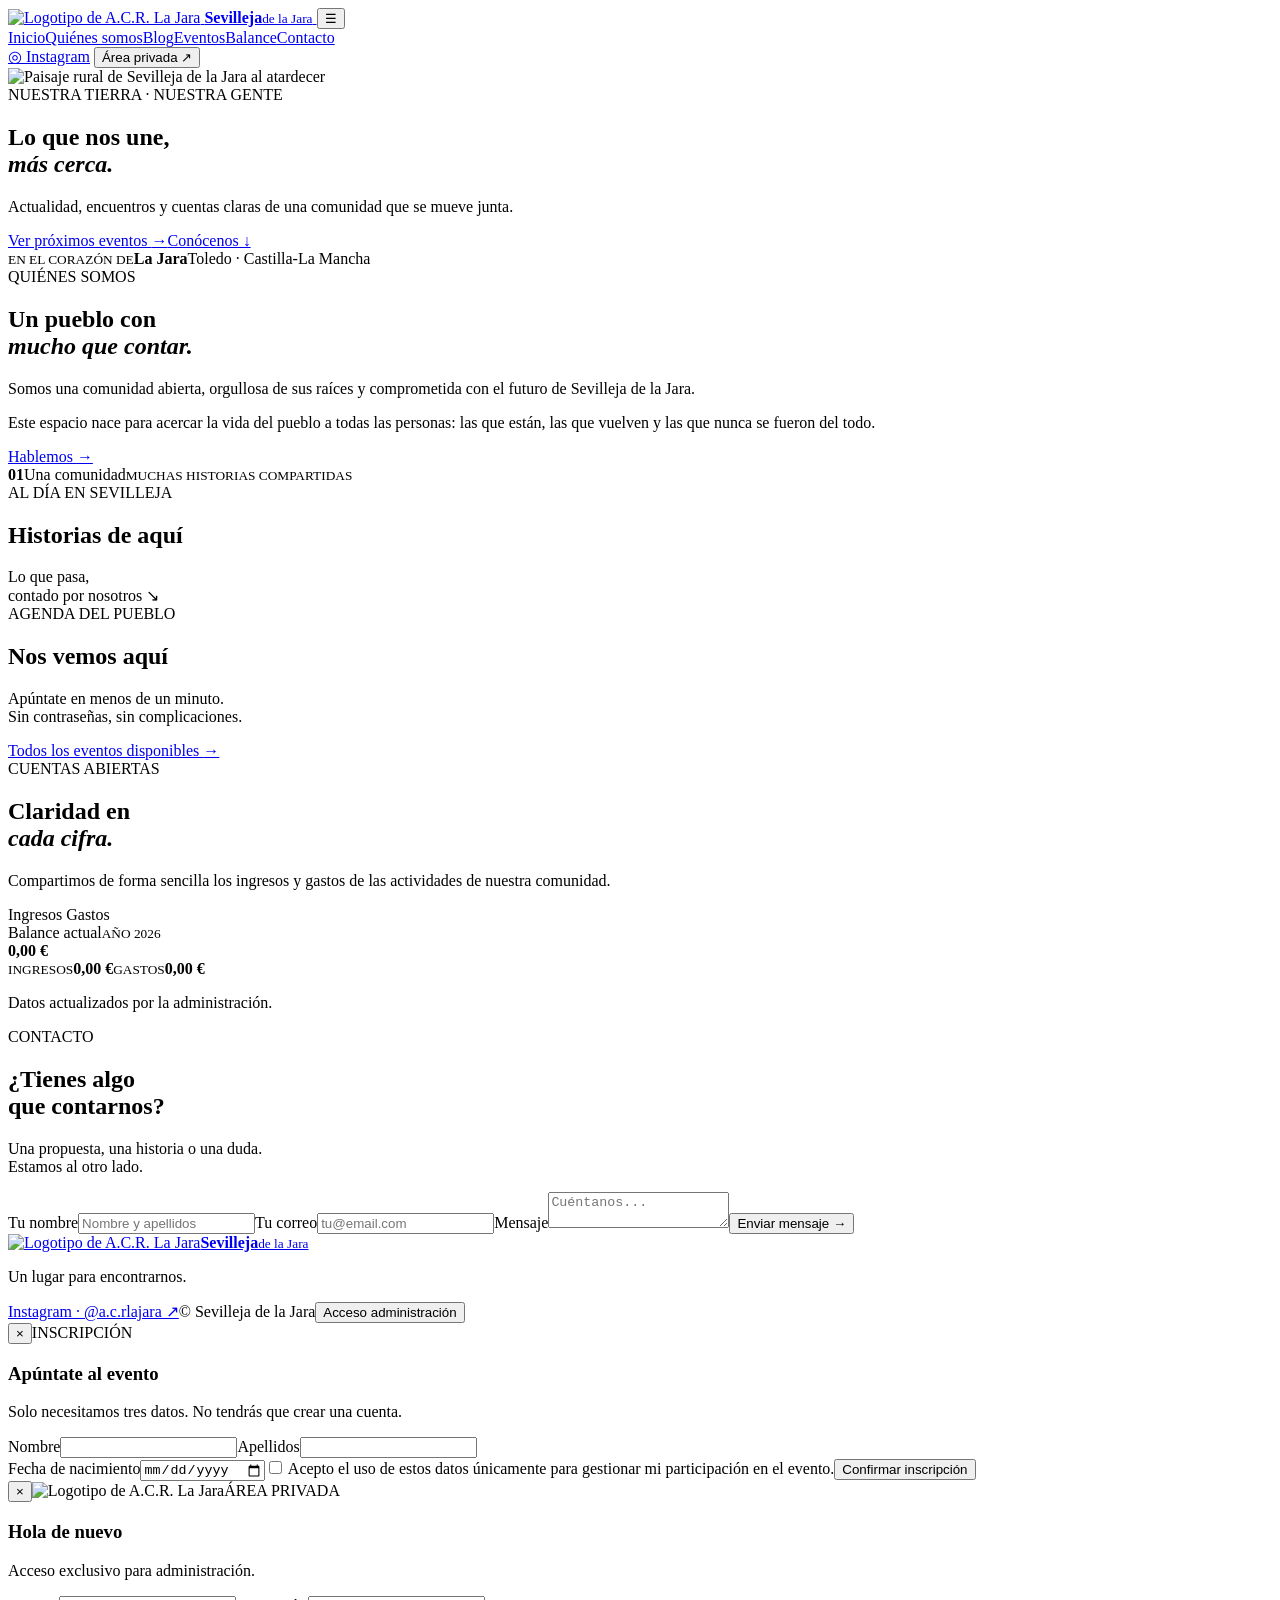
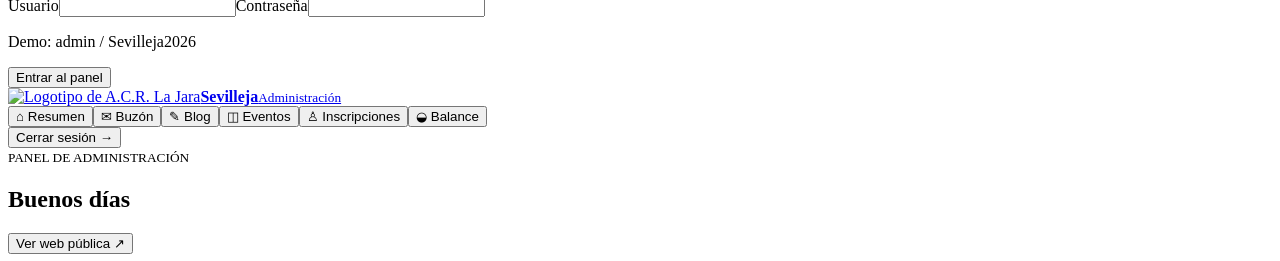
==== index.html @ 7e68f214 "Add files via upload Nuevo botón “Todos los eventos disponibles”." ====
<!doctype html>
<html lang="es">
<head>
  <meta charset="UTF-8">
  <meta name="viewport" content="width=device-width, initial-scale=1.0">
  <meta name="description" content="Portal vecinal de Sevilleja de la Jara: actualidad, eventos y cuentas abiertas.">
  <title>Sevilleja de la Jara · Portal vecinal</title>
  <link rel="preconnect" href="https://fonts.googleapis.com">
  <link rel="preconnect" href="https://fonts.gstatic.com" crossorigin>
  <link href="https://fonts.googleapis.com/css2?family=DM+Sans:wght@400;500;600;700&family=Newsreader:opsz,wght@6..72,500;6..72,600&display=swap" rel="stylesheet">
  <link rel="stylesheet" href="styles.css">
</head>
<body>
  <header class="site-header" id="inicio">
    <a class="brand" href="#inicio" aria-label="Ir al inicio">
      <img class="brand-logo" src="assets/logo-acr-la-jara.png" alt="Logotipo de A.C.R. La Jara">
      <span><strong>Sevilleja</strong><small>de la Jara</small></span>
    </a>
    <button class="menu-toggle" aria-expanded="false" aria-label="Abrir menú">☰</button>
    <nav class="main-nav" aria-label="Navegación principal">
      <a href="#inicio" class="active">Inicio</a><a href="#quienes">Quiénes somos</a><a href="#blog">Blog</a><a href="#eventos">Eventos</a><a href="#balance">Balance</a><a href="#contacto">Contacto</a>
    </nav>
    <div class="header-actions">
      <a class="instagram-button" href="https://www.instagram.com/a.c.rlajara/" target="_blank" rel="noopener noreferrer" aria-label="Instagram de A.C.R. La Jara">◎ <span>Instagram</span></a>
      <button class="btn btn-dark admin-open">Área privada <span>↗</span></button>
    </div>
  </header>

  <main>
    <section class="hero">
      <img src="assets/sevilleja-hero.png" alt="Paisaje rural de Sevilleja de la Jara al atardecer">
      <div class="hero-shade"></div>
      <div class="hero-content">
        <span class="eyebrow light">NUESTRA TIERRA · NUESTRA GENTE</span>
        <h1>Lo que nos une,<br><em>más cerca.</em></h1>
        <p>Actualidad, encuentros y cuentas claras de una comunidad que se mueve junta.</p>
        <div class="hero-actions"><a class="btn btn-cream" href="#eventos">Ver próximos eventos <span>→</span></a><a class="text-link" href="#quienes">Conócenos ↓</a></div>
      </div>
      <div class="hero-fact"><small>EN EL CORAZÓN DE</small><strong>La Jara</strong><span>Toledo · Castilla-La Mancha</span></div>
    </section>

    <section class="intro section" id="quienes">
      <div><span class="eyebrow">QUIÉNES SOMOS</span><h2>Un pueblo con<br><em>mucho que contar.</em></h2></div>
      <div class="intro-copy"><p>Somos una comunidad abierta, orgullosa de sus raíces y comprometida con el futuro de Sevilleja de la Jara.</p><p>Este espacio nace para acercar la vida del pueblo a todas las personas: las que están, las que vuelven y las que nunca se fueron del todo.</p><a href="#contacto" class="arrow-link">Hablemos <span>→</span></a></div>
      <div class="stat"><strong>01</strong><span>Una comunidad</span><small>MUCHAS HISTORIAS COMPARTIDAS</small></div>
    </section>

    <section class="blog-section section" id="blog">
      <div class="section-heading"><div><span class="eyebrow">AL DÍA EN SEVILLEJA</span><h2>Historias de aquí</h2></div><span class="hand-note">Lo que pasa,<br>contado por nosotros ↘</span></div>
      <div id="blogGrid" class="blog-grid"></div>
    </section>

    <section class="events-section section" id="eventos">
      <div class="section-heading inverse"><div><span class="eyebrow light">AGENDA DEL PUEBLO</span><h2>Nos vemos aquí</h2></div><p>Apúntate en menos de un minuto.<br>Sin contraseñas, sin complicaciones.</p></div>
      <div id="eventsList" class="events-list"></div>
      <div class="all-events-action"><a class="btn btn-cream" href="eventos.html">Todos los eventos disponibles <span>→</span></a></div>
    </section>

    <section class="balance-section section" id="balance">
      <div class="balance-copy"><span class="eyebrow">CUENTAS ABIERTAS</span><h2>Claridad en<br><em>cada cifra.</em></h2><p>Compartimos de forma sencilla los ingresos y gastos de las actividades de nuestra comunidad.</p><div class="balance-legend"><span><i class="dot income"></i> Ingresos</span><span><i class="dot expense"></i> Gastos</span></div></div>
      <div class="balance-card">
        <div class="balance-top"><span>Balance actual</span><small id="balancePeriod">AÑO 2026</small></div>
        <strong id="netBalance">0,00 €</strong>
        <div class="bar"><i id="incomeBar"></i><i id="expenseBar"></i></div>
        <div class="balance-numbers"><span><small>INGRESOS</small><b id="totalIncome">0,00 €</b></span><span><small>GASTOS</small><b id="totalExpense">0,00 €</b></span></div>
        <p id="balanceMessage">Datos actualizados por la administración.</p>
      </div>
    </section>

    <section class="contact-section section" id="contacto">
      <div><span class="eyebrow light">CONTACTO</span><h2>¿Tienes algo<br>que contarnos?</h2><p>Una propuesta, una historia o una duda.<br>Estamos al otro lado.</p></div>
      <form id="contactForm" class="contact-form"><label>Tu nombre<input required name="name" placeholder="Nombre y apellidos"></label><label>Tu correo<input required type="email" name="email" placeholder="tu@email.com"></label><label>Mensaje<textarea required name="message" placeholder="Cuéntanos..."></textarea></label><button class="btn btn-cream" type="submit">Enviar mensaje <span>→</span></button></form>
    </section>
  </main>

  <footer><a class="brand footer-brand" href="#inicio"><img class="brand-logo" src="assets/logo-acr-la-jara.png" alt="Logotipo de A.C.R. La Jara"><span><strong>Sevilleja</strong><small>de la Jara</small></span></a><p>Un lugar para encontrarnos.</p><div><a class="footer-instagram" href="https://www.instagram.com/a.c.rlajara/" target="_blank" rel="noopener noreferrer">Instagram · @a.c.rlajara ↗</a><span>© <span id="year"></span> Sevilleja de la Jara</span><button class="link-button admin-open">Acceso administración</button></div></footer>

  <div class="modal" id="signupModal" aria-hidden="true"><div class="modal-backdrop" data-close></div><section class="modal-card"><button class="modal-close" data-close aria-label="Cerrar">×</button><span class="eyebrow">INSCRIPCIÓN</span><h3 id="signupTitle">Apúntate al evento</h3><p>Solo necesitamos tres datos. No tendrás que crear una cuenta.</p><form id="signupForm"><input type="hidden" name="eventId"><div class="form-grid"><label>Nombre<input name="firstName" required autocomplete="given-name"></label><label>Apellidos<input name="lastName" required autocomplete="family-name"></label></div><label>Fecha de nacimiento<input type="date" name="birthDate" required></label><label class="check"><input type="checkbox" required> <span>Acepto el uso de estos datos únicamente para gestionar mi participación en el evento.</span></label><button class="btn btn-dark full" type="submit">Confirmar inscripción</button></form></section></div>

  <div class="modal" id="adminModal" aria-hidden="true"><div class="modal-backdrop" data-close></div><section class="modal-card login-card"><button class="modal-close" data-close aria-label="Cerrar">×</button><img class="login-logo" src="assets/logo-acr-la-jara.png" alt="Logotipo de A.C.R. La Jara"><span class="eyebrow">ÁREA PRIVADA</span><h3>Hola de nuevo</h3><p>Acceso exclusivo para administración.</p><form id="loginForm"><label>Usuario<input name="username" required autocomplete="username"></label><label>Contraseña<input type="password" name="password" required autocomplete="current-password"></label><p class="login-hint">Demo: admin / Sevilleja2026</p><button class="btn btn-dark full" type="submit">Entrar al panel</button></form></section></div>

  <div id="adminPanel" class="admin-panel" aria-hidden="true">
    <aside><a class="brand admin-brand" href="#"><img class="brand-logo" src="assets/logo-acr-la-jara.png" alt="Logotipo de A.C.R. La Jara"><span><strong>Sevilleja</strong><small>Administración</small></span></a><nav><button class="admin-tab active" data-tab="overview">⌂ Resumen</button><button class="admin-tab" data-tab="messages">✉ Buzón <span id="messageBadge" class="nav-badge"></span></button><button class="admin-tab" data-tab="posts">✎ Blog</button><button class="admin-tab" data-tab="events">◫ Eventos</button><button class="admin-tab" data-tab="attendees">♙ Inscripciones</button><button class="admin-tab" data-tab="accounts">◒ Balance</button></nav><button id="logoutBtn" class="logout">Cerrar sesión →</button></aside>
    <main class="admin-main"><header><div><small>PANEL DE ADMINISTRACIÓN</small><h2 id="adminTitle">Buenos días</h2></div><button id="closeAdmin" class="btn btn-outline">Ver web pública ↗</button></header><div id="adminContent"></div></main>
  </div>

  <div id="toast" class="toast" role="status"></div>
  <script src="app.js"></script>
</body>
</html>
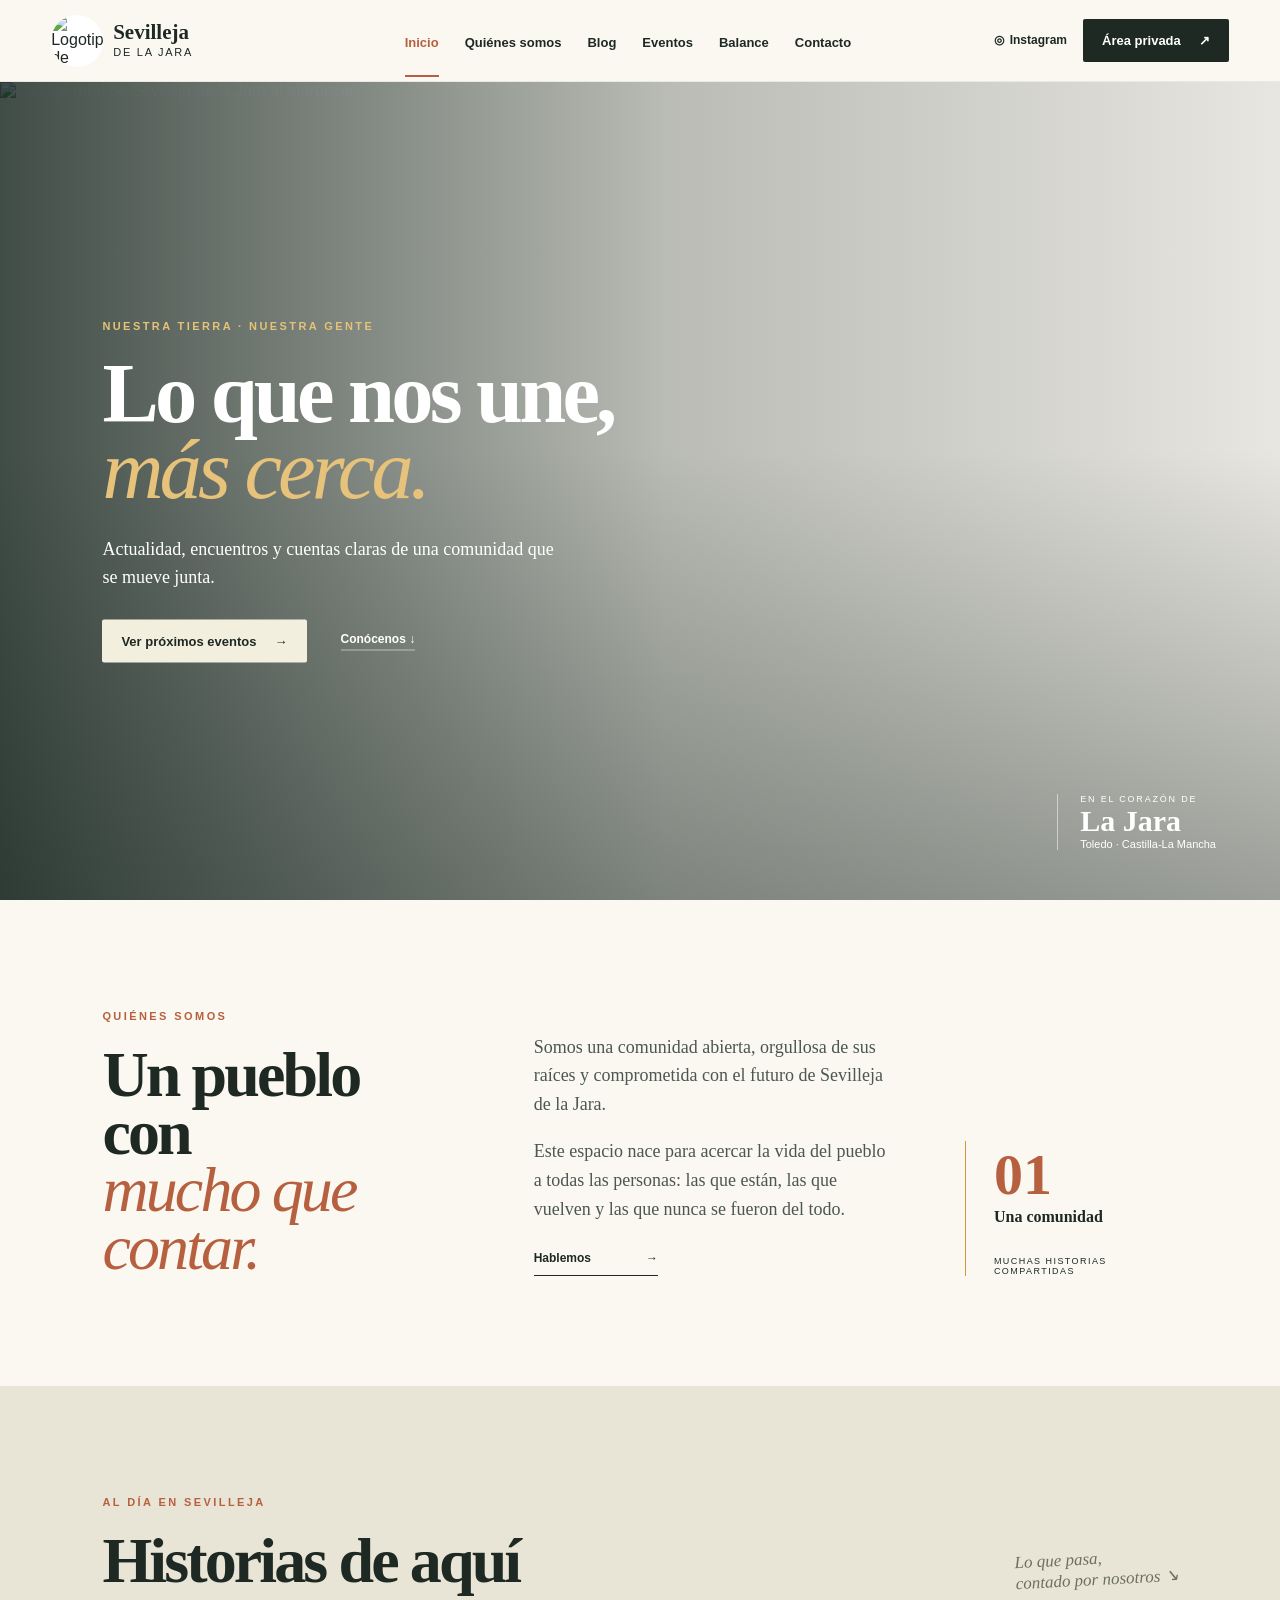
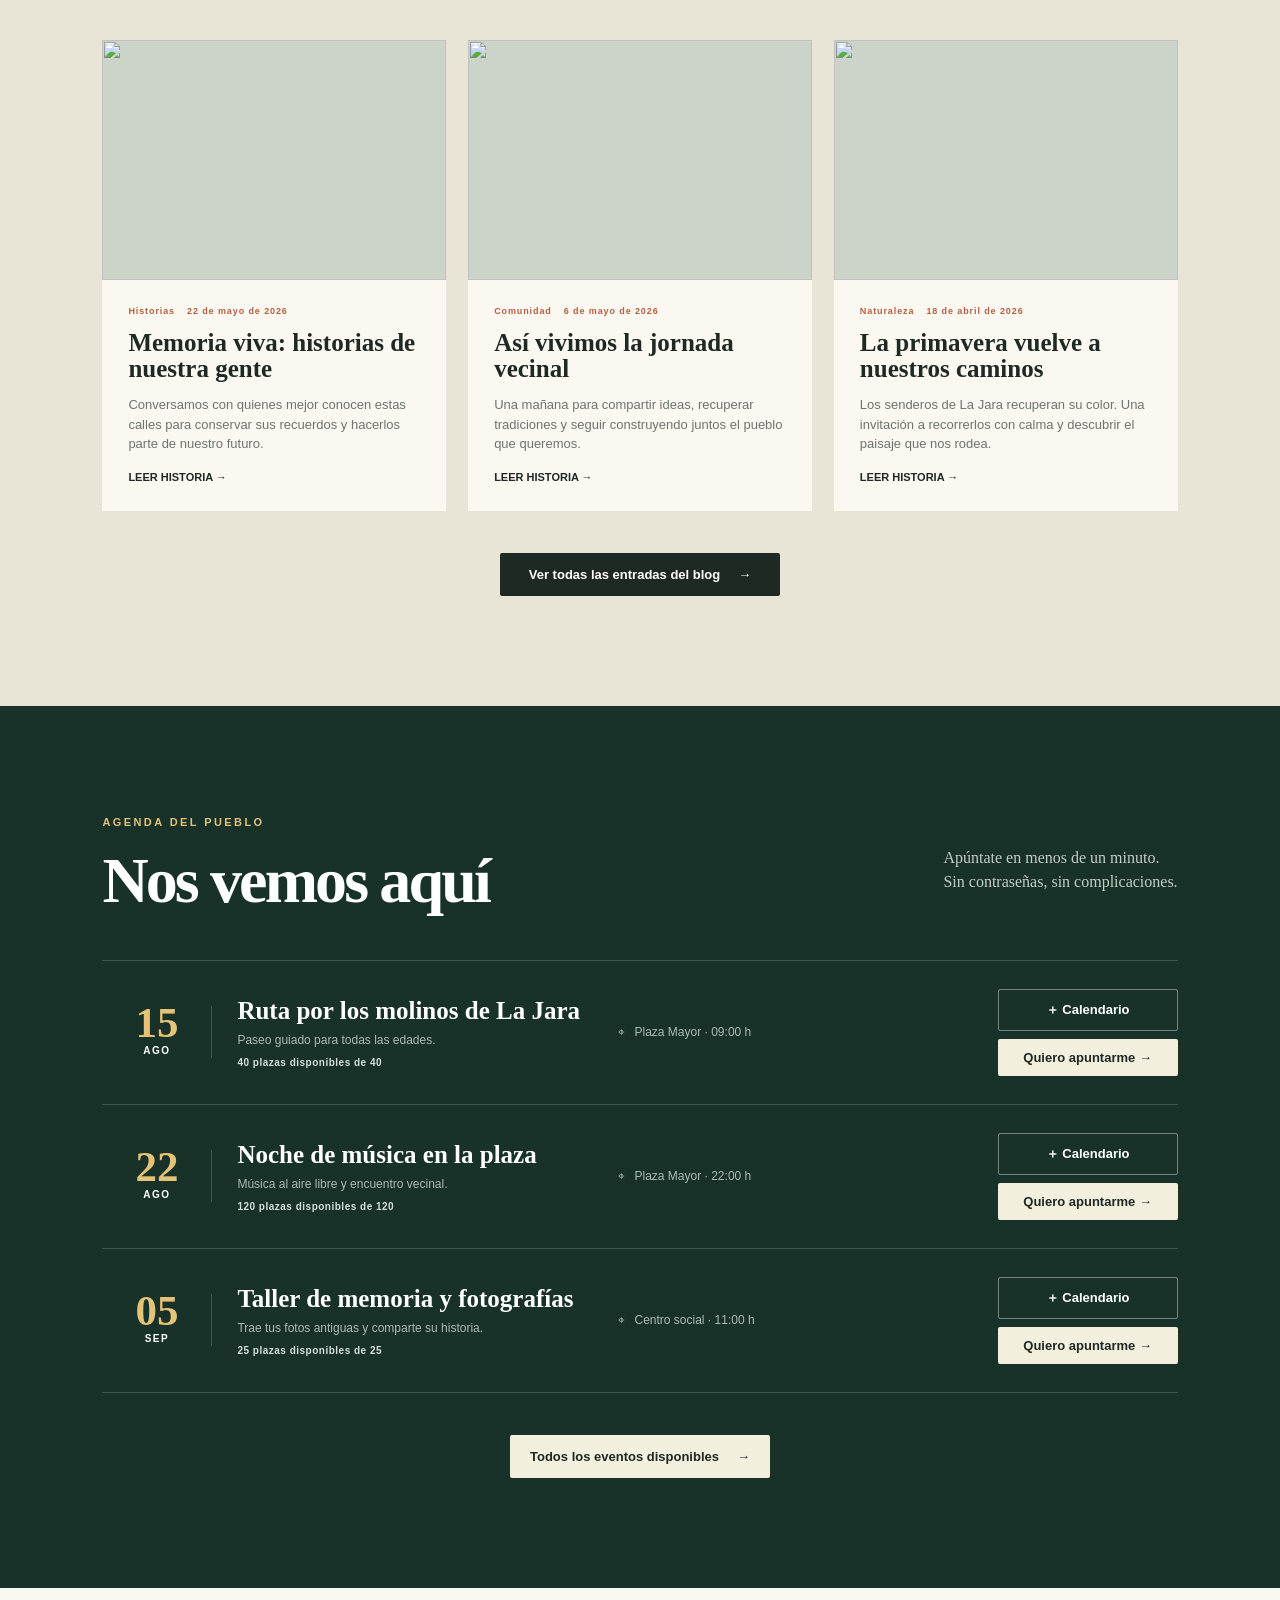
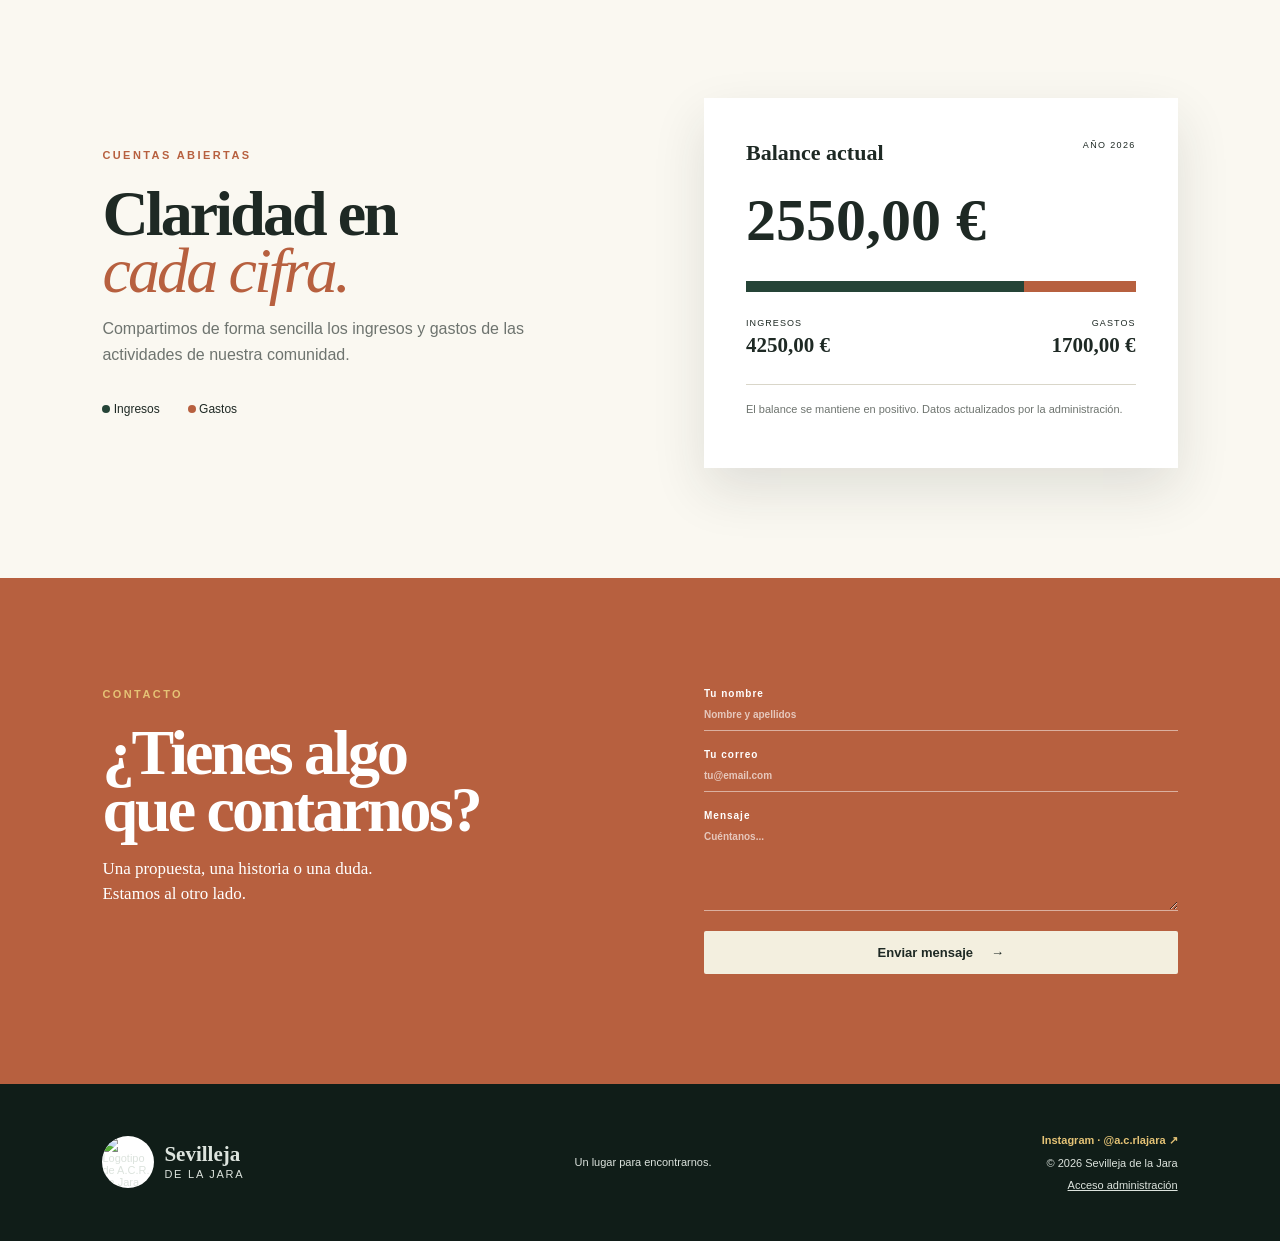
==== commit d0b5c05f: "Añadir lectura ampliada del blog Añadir lectura ampliada del blog" ====
--- a/index.html
+++ b/index.html
@@ -48,6 +48,7 @@
     <section class="blog-section section" id="blog">
       <div class="section-heading"><div><span class="eyebrow">AL DÍA EN SEVILLEJA</span><h2>Historias de aquí</h2></div><span class="hand-note">Lo que pasa,<br>contado por nosotros ↘</span></div>
       <div id="blogGrid" class="blog-grid"></div>
+      <div class="all-blog-action"><a class="btn btn-dark" href="blog.html">Ver todas las entradas del blog <span>→</span></a></div>
     </section>
 
     <section class="events-section section" id="eventos">
@@ -75,6 +76,8 @@
 
   <footer><a class="brand footer-brand" href="#inicio"><img class="brand-logo" src="assets/logo-acr-la-jara.png" alt="Logotipo de A.C.R. La Jara"><span><strong>Sevilleja</strong><small>de la Jara</small></span></a><p>Un lugar para encontrarnos.</p><div><a class="footer-instagram" href="https://www.instagram.com/a.c.rlajara/" target="_blank" rel="noopener noreferrer">Instagram · @a.c.rlajara ↗</a><span>© <span id="year"></span> Sevilleja de la Jara</span><button class="link-button admin-open">Acceso administración</button></div></footer>
 
+  <div class="modal" id="postModal" aria-hidden="true"><div class="modal-backdrop" data-close></div><article class="modal-card article-modal-card"><button class="modal-close article-modal-close" data-close aria-label="Cerrar">×</button><img id="postModalImage" class="article-modal-image" src="" alt=""><div class="article-modal-content"><div class="post-meta"><span id="postModalCategory"></span><span id="postModalDate"></span></div><h3 id="postModalTitle"></h3><p id="postModalText"></p></div></article></div>
+
   <div class="modal" id="signupModal" aria-hidden="true"><div class="modal-backdrop" data-close></div><section class="modal-card"><button class="modal-close" data-close aria-label="Cerrar">×</button><span class="eyebrow">INSCRIPCIÓN</span><h3 id="signupTitle">Apúntate al evento</h3><p>Solo necesitamos tres datos. No tendrás que crear una cuenta.</p><form id="signupForm"><input type="hidden" name="eventId"><div class="form-grid"><label>Nombre<input name="firstName" required autocomplete="given-name"></label><label>Apellidos<input name="lastName" required autocomplete="family-name"></label></div><label>Fecha de nacimiento<input type="date" name="birthDate" required></label><label class="check"><input type="checkbox" required> <span>Acepto el uso de estos datos únicamente para gestionar mi participación en el evento.</span></label><button class="btn btn-dark full" type="submit">Confirmar inscripción</button></form></section></div>
 
   <div class="modal" id="adminModal" aria-hidden="true"><div class="modal-backdrop" data-close></div><section class="modal-card login-card"><button class="modal-close" data-close aria-label="Cerrar">×</button><img class="login-logo" src="assets/logo-acr-la-jara.png" alt="Logotipo de A.C.R. La Jara"><span class="eyebrow">ÁREA PRIVADA</span><h3>Hola de nuevo</h3><p>Acceso exclusivo para administración.</p><form id="loginForm"><label>Usuario<input name="username" required autocomplete="username"></label><label>Contraseña<input type="password" name="password" required autocomplete="current-password"></label><p class="login-hint">Demo: admin / Sevilleja2026</p><button class="btn btn-dark full" type="submit">Entrar al panel</button></form></section></div>
--- a/styles.css
+++ b/styles.css
@@ -0,0 +1,89 @@
+:root{--ink:#1e2924;--green:#254437;--deep:#183129;--sage:#8e9b78;--cream:#f3efdf;--paper:#faf8f1;--ochre:#d09a3b;--terra:#b7603f;--line:#d9d6c9;--white:#fff;--muted:#6e746f;--danger:#a74637}*{box-sizing:border-box}html{scroll-behavior:smooth}body{margin:0;color:var(--ink);background:var(--paper);font-family:"DM Sans",sans-serif}button,input,textarea,select{font:inherit}button,a{color:inherit}a{text-decoration:none}.site-header{height:82px;display:flex;align-items:center;padding:0 4vw;background:var(--paper);position:sticky;top:0;z-index:30;border-bottom:1px solid rgba(0,0,0,.06)}.brand{display:flex;align-items:center;gap:10px;min-width:215px}.brand-mark{display:grid;place-items:center;width:42px;height:42px;border:1px solid currentColor;border-radius:50%;font-family:Newsreader,serif;font-weight:600}.brand strong,.brand small{display:block;line-height:1.05}.brand strong{font:600 21px/1 Newsreader,serif}.brand small{font-size:11px;text-transform:uppercase;letter-spacing:.16em;margin-top:4px}.main-nav{display:flex;gap:26px;align-items:center;margin:auto}.main-nav a{font-size:13px;font-weight:600;padding:31px 0 25px;border-bottom:2px solid transparent}.main-nav a:hover,.main-nav a.active{color:var(--terra);border-color:var(--terra)}.btn{border:0;padding:14px 19px;border-radius:2px;font-weight:700;font-size:13px;cursor:pointer;display:inline-flex;align-items:center;justify-content:center;gap:18px}.btn-dark{background:var(--ink);color:white}.btn-dark:hover{background:var(--terra)}.btn-cream{background:var(--cream);color:var(--ink)}.btn-outline{background:white;border:1px solid var(--line)}.menu-toggle{display:none;border:0;background:none;font-size:23px}.hero{min-height:680px;height:calc(100vh - 82px);position:relative;color:white;overflow:hidden}.hero>img{width:100%;height:100%;object-fit:cover}.hero-shade{position:absolute;inset:0;background:linear-gradient(90deg,rgba(12,28,22,.78) 0%,rgba(17,30,24,.28) 52%,rgba(10,20,18,.08)),linear-gradient(0deg,rgba(13,25,20,.35),transparent 55%)}.hero-content{position:absolute;left:8vw;top:50%;transform:translateY(-50%);max-width:680px}.eyebrow{font-size:11px;font-weight:700;letter-spacing:.22em;color:var(--terra);display:block;margin-bottom:24px}.eyebrow.light{color:#e5c376}.hero h1,.section h2{font:600 clamp(52px,6.6vw,96px)/.9 Newsreader,serif;margin:0;letter-spacing:-.045em}.hero h1 em,.section h2 em{font-weight:500;color:#e7c27a}.hero p{font:500 18px/1.55 Newsreader,serif;max-width:470px;margin:28px 0}.hero-actions{display:flex;align-items:center;gap:34px}.text-link{font-size:12px;font-weight:700;border-bottom:1px solid rgba(255,255,255,.5);padding-bottom:4px}.hero-fact{position:absolute;right:5vw;bottom:50px;border-left:1px solid rgba(255,255,255,.5);padding-left:22px;display:flex;flex-direction:column}.hero-fact small{font-size:9px;letter-spacing:.2em}.hero-fact strong{font:600 30px Newsreader,serif}.hero-fact span{font-size:11px}.section{padding:110px 8vw}.intro{display:grid;grid-template-columns:1fr 1fr .6fr;gap:6vw;align-items:end}.intro h2,.balance-copy h2{font-size:clamp(48px,5vw,72px)}.intro h2 em,.balance-copy h2 em{color:var(--terra)}.intro-copy p{font:500 18px/1.6 Newsreader,serif;color:#4d5751}.arrow-link{display:inline-flex;gap:55px;border-bottom:1px solid var(--ink);padding:10px 0;font-size:12px;font-weight:700}.stat{border-left:1px solid var(--ochre);padding-left:28px;display:flex;flex-direction:column}.stat strong{font:600 58px Newsreader,serif;color:var(--terra)}.stat span{font:600 16px Newsreader,serif}.stat small{margin-top:30px;font-size:9px;letter-spacing:.16em}.blog-section{background:#e9e5d6}.section-heading{display:flex;justify-content:space-between;align-items:end;margin-bottom:50px}.section-heading h2{font-size:clamp(47px,5vw,70px)}.hand-note{font:italic 17px Newsreader,serif;transform:rotate(-3deg);color:#6c6f64}.blog-grid{display:grid;grid-template-columns:repeat(3,1fr);gap:22px}.post-card{background:var(--paper);min-width:0}.post-image{height:240px;overflow:hidden;background:#ccd3c8}.post-image img{width:100%;height:100%;object-fit:cover;transition:.5s}.post-card:hover img{transform:scale(1.03)}.post-body{padding:26px}.post-meta{display:flex;gap:12px;font-size:9px;font-weight:700;letter-spacing:.1em;color:var(--terra)}.post-body h3{font:600 25px/1.05 Newsreader,serif;margin:14px 0 10px}.post-body p{font-size:13px;line-height:1.5;color:var(--muted);display:-webkit-box;-webkit-line-clamp:3;-webkit-box-orient:vertical;overflow:hidden}.read-more{font-size:11px;font-weight:700}.events-section{background:var(--deep);color:white}.inverse p{font:500 16px/1.5 Newsreader,serif;color:#c4cec8}.events-list{border-top:1px solid rgba(255,255,255,.18)}.event-row{display:grid;grid-template-columns:110px 1fr 1fr auto;gap:25px;align-items:center;padding:28px 0;border-bottom:1px solid rgba(255,255,255,.18)}.event-date{text-align:center;border-right:1px solid rgba(255,255,255,.18)}.event-date strong{display:block;font:600 43px/.8 Newsreader,serif;color:#e5c376}.event-date span{font-size:10px;font-weight:700;letter-spacing:.15em}.event-info h3{font:600 25px Newsreader,serif;margin:0 0 5px}.event-info span,.event-place{font-size:12px;color:#aebcb5}.event-place{display:flex;gap:10px}.balance-section{display:grid;grid-template-columns:1fr 1fr;gap:10vw;align-items:center}.balance-copy p{max-width:430px;color:var(--muted);line-height:1.6}.balance-legend{display:flex;gap:28px;margin-top:35px;font-size:12px}.dot{display:inline-block;width:8px;height:8px;border-radius:50%}.dot.income{background:var(--green)}.dot.expense{background:var(--terra)}.balance-card{background:white;box-shadow:0 22px 50px rgba(34,45,39,.12);padding:42px}.balance-top,.balance-numbers{display:flex;justify-content:space-between}.balance-top span{font:600 22px Newsreader,serif}.balance-top small{font-size:9px;letter-spacing:.15em}.balance-card>strong{font:600 60px Newsreader,serif;display:block;margin:20px 0}.bar{height:11px;display:flex;margin:26px 0}.bar i:first-child{background:var(--green)}.bar i:last-child{background:var(--terra)}.balance-numbers small,.balance-numbers b{display:block}.balance-numbers small{font-size:9px;letter-spacing:.12em}.balance-numbers b{font:600 21px Newsreader,serif;margin-top:5px}.balance-numbers span:last-child{text-align:right}.balance-card>p{font-size:11px;color:var(--muted);border-top:1px solid var(--line);padding-top:18px;margin-top:26px}.contact-section{background:var(--terra);color:white;display:grid;grid-template-columns:1fr 1fr;gap:10vw}.contact-section h2{font-size:clamp(50px,5vw,72px)}.contact-section>div>p{font:500 17px/1.5 Newsreader,serif}.contact-form,.modal form,.admin-form{display:flex;flex-direction:column;gap:18px}.contact-form label,.modal label,.admin-form label{font-size:10px;font-weight:700;letter-spacing:.1em}.contact-form input,.contact-form textarea{border:0;border-bottom:1px solid rgba(255,255,255,.5);background:transparent;color:white;padding:10px 0;outline:none;width:100%}.contact-form ::placeholder{color:rgba(255,255,255,.65)}textarea{min-height:90px;resize:vertical}footer{background:#101d18;color:#dce3dd;padding:50px 8vw;display:flex;align-items:center;justify-content:space-between;font-size:11px}.footer-brand{min-width:0}footer>div{display:flex;flex-direction:column;align-items:end;gap:10px}.link-button{background:none;border:0;color:inherit;padding:0;text-decoration:underline;cursor:pointer}.modal{position:fixed;inset:0;z-index:80;display:none;place-items:center;padding:20px}.modal.open{display:grid}.modal-backdrop{position:absolute;inset:0;background:rgba(10,20,16,.72);backdrop-filter:blur(5px)}.modal-card{position:relative;background:var(--paper);padding:45px;width:min(550px,100%);max-height:90vh;overflow:auto;box-shadow:0 25px 70px rgba(0,0,0,.3)}.modal-close{position:absolute;right:18px;top:12px;border:0;background:none;font-size:28px;cursor:pointer}.modal-card h3{font:600 38px Newsreader,serif;margin:0}.modal-card>p{color:var(--muted);font-size:13px;margin-bottom:28px}.modal input,.modal textarea,.admin-form input,.admin-form textarea,.admin-form select{padding:12px;border:1px solid var(--line);background:white;width:100%;margin-top:7px}.form-grid{display:grid;grid-template-columns:1fr 1fr;gap:14px}.check{display:flex;gap:8px;align-items:start;line-height:1.4;letter-spacing:0!important;font-weight:500!important}.check input{width:auto;margin-top:2px}.full{width:100%}.login-card{text-align:center;max-width:430px}.login-card form{text-align:left}.brand-mark.large{margin:0 auto 24px;width:56px;height:56px}.login-hint{background:#ece8da;padding:10px;text-align:center;font-size:11px;color:#6e7069}.toast{position:fixed;right:25px;bottom:25px;z-index:120;background:var(--ink);color:white;padding:15px 22px;border-radius:3px;transform:translateY(120px);opacity:0;transition:.3s;box-shadow:0 8px 30px rgba(0,0,0,.25);font-size:13px}.toast.show{transform:none;opacity:1}.admin-panel{display:none;position:fixed;inset:0;z-index:70;background:#f5f3ec}.admin-panel.open{display:grid;grid-template-columns:240px 1fr}.admin-panel aside{background:var(--deep);color:white;padding:28px 20px;display:flex;flex-direction:column}.admin-brand{padding:0 10px 30px;min-width:0}.admin-panel aside nav{display:flex;flex-direction:column;gap:5px;margin-top:20px}.admin-tab,.logout{border:0;background:none;color:#bdc9c3;text-align:left;padding:13px;border-radius:3px;cursor:pointer;font-size:13px}.admin-tab:hover,.admin-tab.active{background:rgba(255,255,255,.1);color:white}.logout{margin-top:auto}.admin-main{overflow:auto;padding:0 4vw 50px}.admin-main>header{height:105px;display:flex;align-items:center;justify-content:space-between;border-bottom:1px solid var(--line)}.admin-main header small{font-size:9px;letter-spacing:.15em}.admin-main header h2{font:600 30px Newsreader,serif;margin:3px 0}.admin-dashboard{padding-top:35px}.admin-stats{display:grid;grid-template-columns:repeat(4,1fr);gap:16px}.admin-stat{background:white;padding:22px;border:1px solid #ebe8df}.admin-stat small{font-size:9px;letter-spacing:.12em;color:var(--muted)}.admin-stat strong{display:block;font:600 32px Newsreader,serif;margin-top:12px}.admin-grid{display:grid;grid-template-columns:1.4fr 1fr;gap:20px;margin-top:22px}.admin-box{background:white;padding:25px;border:1px solid #ebe8df}.admin-box h3,.admin-section-title h3{font:600 24px Newsreader,serif;margin:0 0 20px}.mini-row{padding:13px 0;border-top:1px solid #eee;display:flex;justify-content:space-between;gap:10px;font-size:12px}.admin-section-title{display:flex;justify-content:space-between;align-items:center;padding-top:35px}.data-table{width:100%;border-collapse:collapse;background:white;font-size:12px}.data-table th{text-align:left;background:#ece9df;padding:12px;font-size:9px;letter-spacing:.1em}.data-table td{padding:13px 12px;border-bottom:1px solid #eee}.actions{display:flex;gap:6px}.icon-btn{border:1px solid var(--line);background:white;padding:6px 9px;cursor:pointer}.icon-btn.danger{color:var(--danger)}.admin-form{background:white;padding:25px;border:1px solid #ebe8df;margin:20px 0}.admin-form .form-actions{display:flex;gap:10px;justify-content:flex-end}.empty{text-align:center;padding:50px;color:var(--muted);background:rgba(255,255,255,.06)}.tag{background:#e7ede9;color:var(--green);padding:4px 7px;font-size:10px}.amount-income{color:#347157}.amount-expense{color:var(--danger)}@media(max-width:1000px){.main-nav{display:none;position:absolute;top:82px;left:0;right:0;background:var(--paper);padding:20px 4vw;flex-direction:column;align-items:start;box-shadow:0 10px 20px rgba(0,0,0,.08)}.main-nav.open{display:flex}.main-nav a{padding:5px 0}.menu-toggle{display:block;margin-left:auto}.site-header>.btn{display:none}.intro{grid-template-columns:1fr 1fr}.stat{grid-column:2}.blog-grid{grid-template-columns:1fr 1fr}.admin-stats{grid-template-columns:1fr 1fr}}@media(max-width:700px){.site-header{height:70px}.brand{min-width:0}.hero{height:720px}.hero-content{left:7vw;right:7vw;top:46%}.hero h1{font-size:58px}.hero-fact{bottom:30px;left:7vw;right:auto}.section{padding:75px 7vw}.intro,.balance-section,.contact-section{grid-template-columns:1fr}.stat{grid-column:auto}.blog-grid{grid-template-columns:1fr}.post-image{height:220px}.section-heading{align-items:start}.hand-note{display:none}.event-row{grid-template-columns:70px 1fr;gap:16px}.event-place{grid-column:2}.event-row .btn{grid-column:2}.balance-card{padding:28px}.balance-card>strong{font-size:48px}.contact-section{gap:50px}footer{flex-direction:column;align-items:start;gap:30px}footer>div{align-items:start}.form-grid{grid-template-columns:1fr}.admin-panel.open{display:block}.admin-panel aside{height:auto;flex-direction:row;align-items:center;overflow-x:auto;padding:10px;position:sticky;top:0;z-index:3}.admin-brand,.logout{display:none}.admin-panel aside nav{flex-direction:row;margin:0}.admin-tab{white-space:nowrap}.admin-main{padding:0 15px 40px}.admin-main>header{height:85px}.admin-main>header .btn{padding:9px}.admin-stats{grid-template-columns:1fr 1fr}.admin-grid{grid-template-columns:1fr}.data-table{display:block;overflow-x:auto}.modal-card{padding:35px 24px}}
+/* Identidad visual de A.C.R. La Jara e Instagram */
+.brand-logo{width:52px;height:52px;object-fit:contain;border-radius:50%;background:#fff;flex:0 0 auto}
+.header-actions{display:flex;align-items:center;gap:12px}
+.instagram-button{display:flex;align-items:center;gap:6px;padding:10px 4px;border-bottom:1px solid transparent;font-size:12px;font-weight:700}
+.instagram-button:hover{color:var(--terra);border-color:var(--terra)}
+.login-logo{display:block;width:92px;height:92px;object-fit:contain;border-radius:50%;margin:0 auto 22px;background:#fff}
+.footer-instagram{font-weight:700;color:#e5c376}
+.footer-instagram:hover{text-decoration:underline}
+@media(max-width:1000px){.header-actions .btn{display:none}}
+@media(max-width:700px){.brand-logo{width:46px;height:46px}.instagram-button span{display:none}.header-actions{margin-left:auto}.menu-toggle{margin-left:4px}}
+/* Buzón de administración */
+.nav-badge{display:none;min-width:20px;height:20px;margin-left:auto;padding:0 6px;border-radius:10px;background:var(--terra);color:#fff;text-align:center;font-size:10px;line-height:20px}
+.nav-badge.visible{display:inline-block}
+.section-note{margin:-14px 0 20px;color:var(--muted);font-size:12px}
+.message-list{display:grid;gap:14px}
+.message-card{position:relative;padding:24px 26px;border:1px solid #e5e2d8;background:#fff}
+.message-card.unread{border-left:4px solid var(--terra);background:#fffdf7}
+.message-head{display:flex;justify-content:space-between;gap:20px}
+.message-head h4{margin:7px 0 3px;font:600 22px Newsreader,serif}
+.message-head a{color:var(--terra);font-size:12px}
+.message-head time{color:var(--muted);font-size:10px;white-space:nowrap}
+.message-status{color:var(--muted);font-size:8px;font-weight:700;letter-spacing:.14em}
+.message-card.unread .message-status{color:var(--terra)}
+.message-card>p{max-width:820px;margin:20px 0;white-space:pre-wrap;color:#4f5853;font:500 16px/1.55 Newsreader,serif}
+.message-actions{display:flex;flex-wrap:wrap;gap:8px;align-items:center;padding-top:15px;border-top:1px solid #eee}
+.message-actions .btn{padding:8px 12px;font-size:11px}
+.mailbox-empty{background:#fff}
+@media(max-width:700px){.message-head{flex-direction:column}.message-actions{align-items:stretch}.message-actions>*{text-align:center;justify-content:center}}
+/* Control de aforo de eventos */
+.event-info .event-capacity{display:block;margin-top:9px;color:#d7e0da;font-size:10px;font-weight:700;letter-spacing:.05em}
+.event-info .event-capacity.full{color:#f0a98f}
+.event-row.is-full{background:rgba(255,255,255,.025)}
+.event-full{background:rgba(255,255,255,.1);color:#bdc9c3;cursor:not-allowed}
+.capacity-count{display:inline-block;padding:5px 8px;border-radius:2px;background:#e7ede9;color:var(--green);font-size:10px;font-weight:700}
+.capacity-count.full{background:#f5e3dd;color:var(--danger)}
+/* Página completa de eventos */
+.all-events-action{display:flex;justify-content:center;margin-top:42px}
+.all-events-action .btn{min-width:260px}
+.events-page-nav{display:flex;align-items:center;gap:28px;margin-left:auto;font-size:12px;font-weight:700}
+.events-page-hero{padding:100px 8vw 90px;background:var(--deep);color:#fff}
+.events-page-hero h1{margin:0;font:600 clamp(54px,7vw,92px)/.9 Newsreader,serif;letter-spacing:-.045em}
+.events-page-hero h1 em{color:#e7c27a;font-weight:500}
+.events-page-hero p{max-width:570px;margin:28px 0 0;color:#c4cec8;font:500 18px/1.55 Newsreader,serif}
+.events-catalog{background:var(--paper)}
+.catalog-heading{display:flex;align-items:end;justify-content:space-between;margin-bottom:42px}
+.catalog-heading h2{font-size:clamp(44px,5vw,68px)}
+.event-count{padding:9px 14px;border:1px solid var(--line);font-size:11px;font-weight:700;letter-spacing:.08em;text-transform:uppercase}
+.full-events-list{border-top-color:var(--line)}
+.full-events-list .event-row{border-bottom-color:var(--line);color:var(--ink)}
+.full-events-list .event-date{border-right-color:var(--line)}
+.full-events-list .event-info>span,.full-events-list .event-place{color:var(--muted)}
+.full-events-list .event-info .event-capacity{color:var(--green)}
+.full-events-list .event-info .event-capacity.full{color:var(--danger)}
+.full-events-list .event-row.is-full{background:#f3f0e7}
+.full-events-list .event-full{background:#dedbd1;color:#7a7d78}
+@media(max-width:700px){.events-page-nav .instagram-button{display:none}.events-page-hero{padding:75px 7vw}.catalog-heading{display:block}.event-count{display:inline-block;margin-top:20px}.all-events-action .btn{width:100%}}
+/* Página completa del blog */
+.all-blog-action{display:flex;justify-content:center;margin-top:42px}
+.all-blog-action .btn{min-width:280px}
+.blog-page-hero{padding:100px 8vw 90px;background:var(--terra);color:#fff}
+.blog-page-hero h1{margin:0;max-width:950px;font:600 clamp(54px,7vw,92px)/.9 Newsreader,serif;letter-spacing:-.045em}
+.blog-page-hero h1 em{color:#f0d49c;font-weight:500}
+.blog-page-hero p{max-width:570px;margin:28px 0 0;color:#f4dfd5;font:500 18px/1.55 Newsreader,serif}
+.blog-catalog{background:#e9e5d6}
+.full-blog-grid .post-card{scroll-margin-top:110px}
+.full-blog-grid .post-image{height:280px}
+.full-blog-grid .post-body p{color:#525b56}
+.full-blog-grid>.empty{grid-column:1/-1;background:var(--paper)}
+@media(max-width:700px){.blog-page-hero{padding:75px 7vw}.all-blog-action .btn{width:100%}.full-blog-grid .post-image{height:220px}}
+/* Integración con el calendario del dispositivo */
+.event-actions{display:flex;flex-direction:column;gap:8px;min-width:180px}
+.event-actions .btn{width:100%;padding:11px 14px;white-space:nowrap}
+.btn-calendar{border:1px solid rgba(255,255,255,.4);background:transparent;color:#fff}
+.btn-calendar:hover{border-color:#e5c376;color:#e5c376}
+.full-events-list .btn-calendar{border-color:var(--line);background:#fff;color:var(--ink)}
+.full-events-list .btn-calendar:hover{border-color:var(--terra);color:var(--terra)}
+@media(max-width:700px){.event-actions{grid-column:2;width:100%;min-width:0}.event-actions .btn{grid-column:auto}}
+/* Lectura ampliada de las entradas del blog */
+body.modal-open{overflow:hidden}
+.read-more{border:0;background:transparent;padding:0;cursor:pointer;text-align:left}
+.read-more:hover{color:var(--terra)}
+.article-modal-card{width:min(920px,100%);padding:0;background:var(--paper)}
+.article-modal-image{display:block;width:100%;height:360px;object-fit:cover;background:#ccd3c8}
+.article-modal-content{padding:42px 54px 50px}
+.article-modal-content h3{margin:14px 0 24px;font:600 clamp(36px,5vw,58px)/.98 Newsreader,serif;letter-spacing:-.025em}
+.article-modal-content>p{margin:0;color:#4e5852;white-space:pre-wrap;font:500 18px/1.7 Newsreader,serif}
+.article-modal-close{top:18px;right:18px;width:40px;height:40px;border-radius:50%;background:rgba(255,255,255,.94);box-shadow:0 3px 15px rgba(0,0,0,.15);line-height:36px}
+@media(max-width:700px){.article-modal-card{max-height:92vh}.article-modal-image{height:220px}.article-modal-content{padding:28px 24px 34px}.article-modal-content h3{font-size:36px}.article-modal-content>p{font-size:16px}}
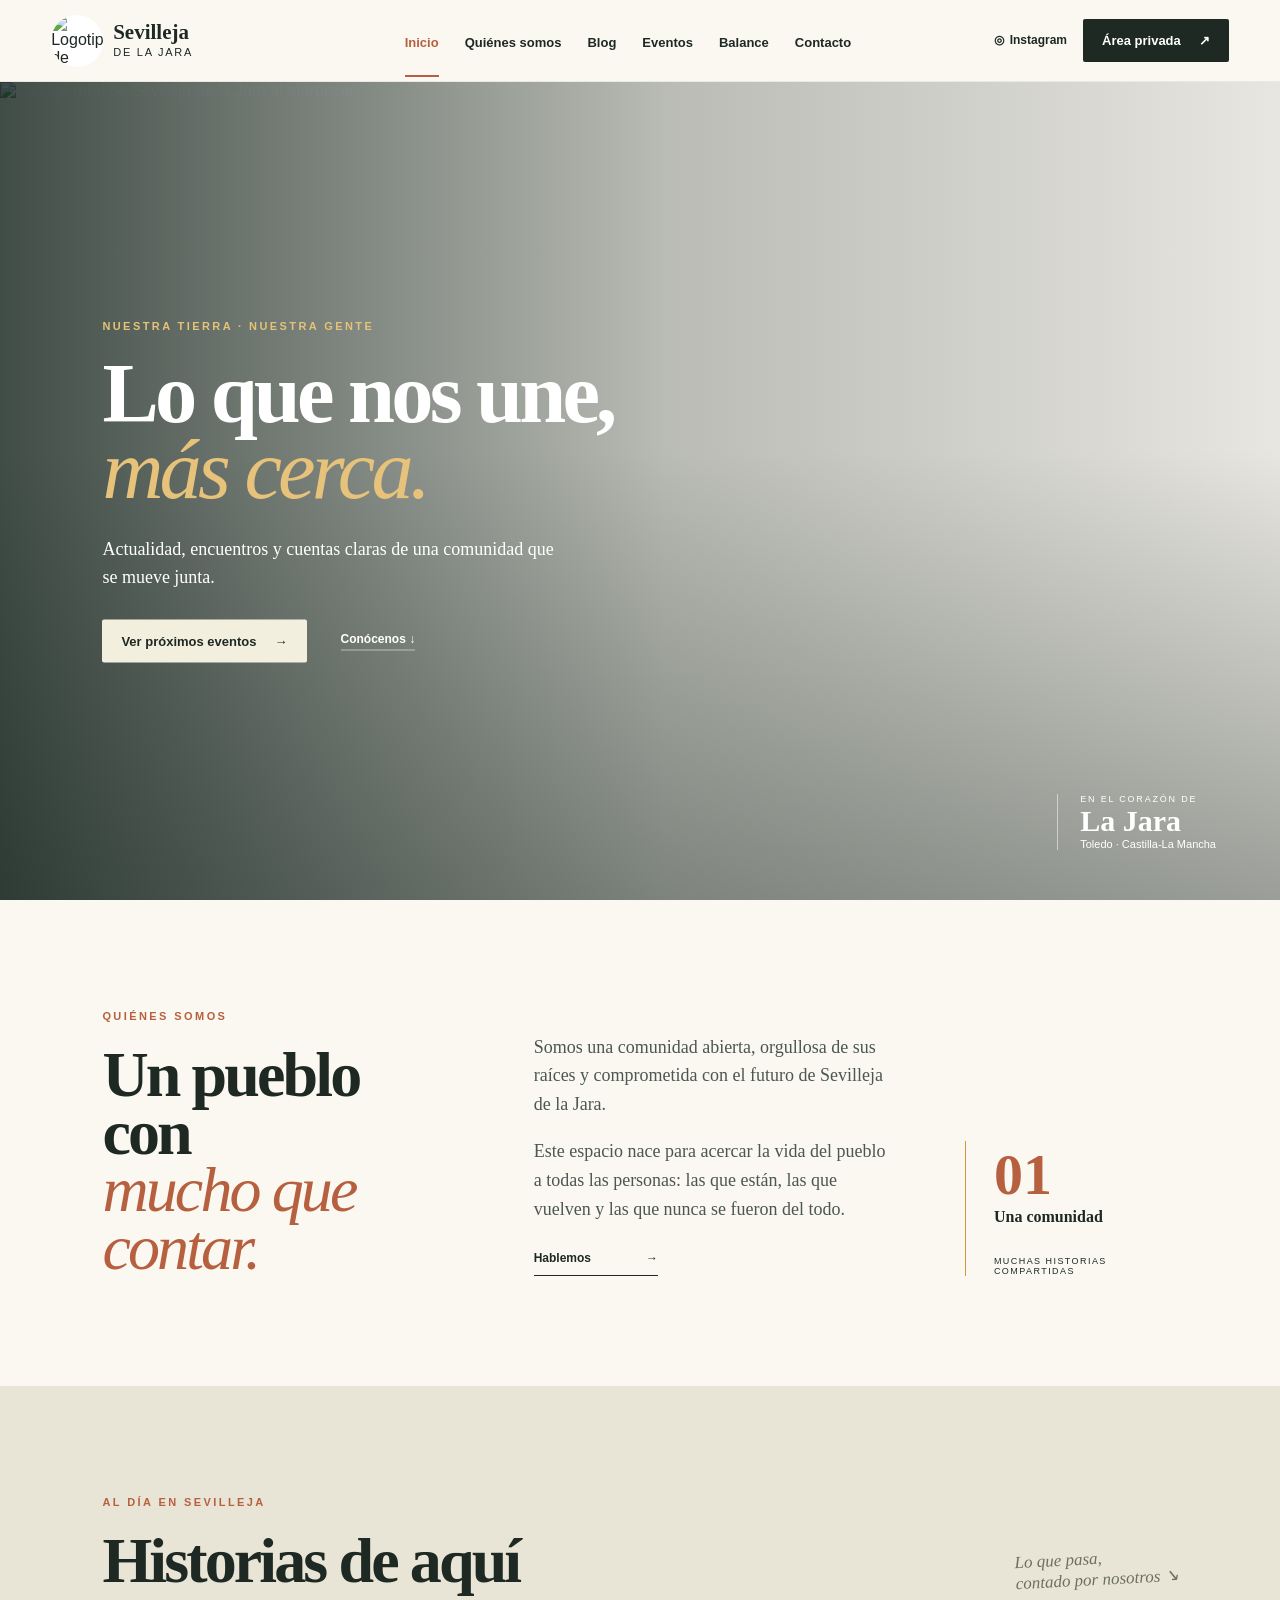
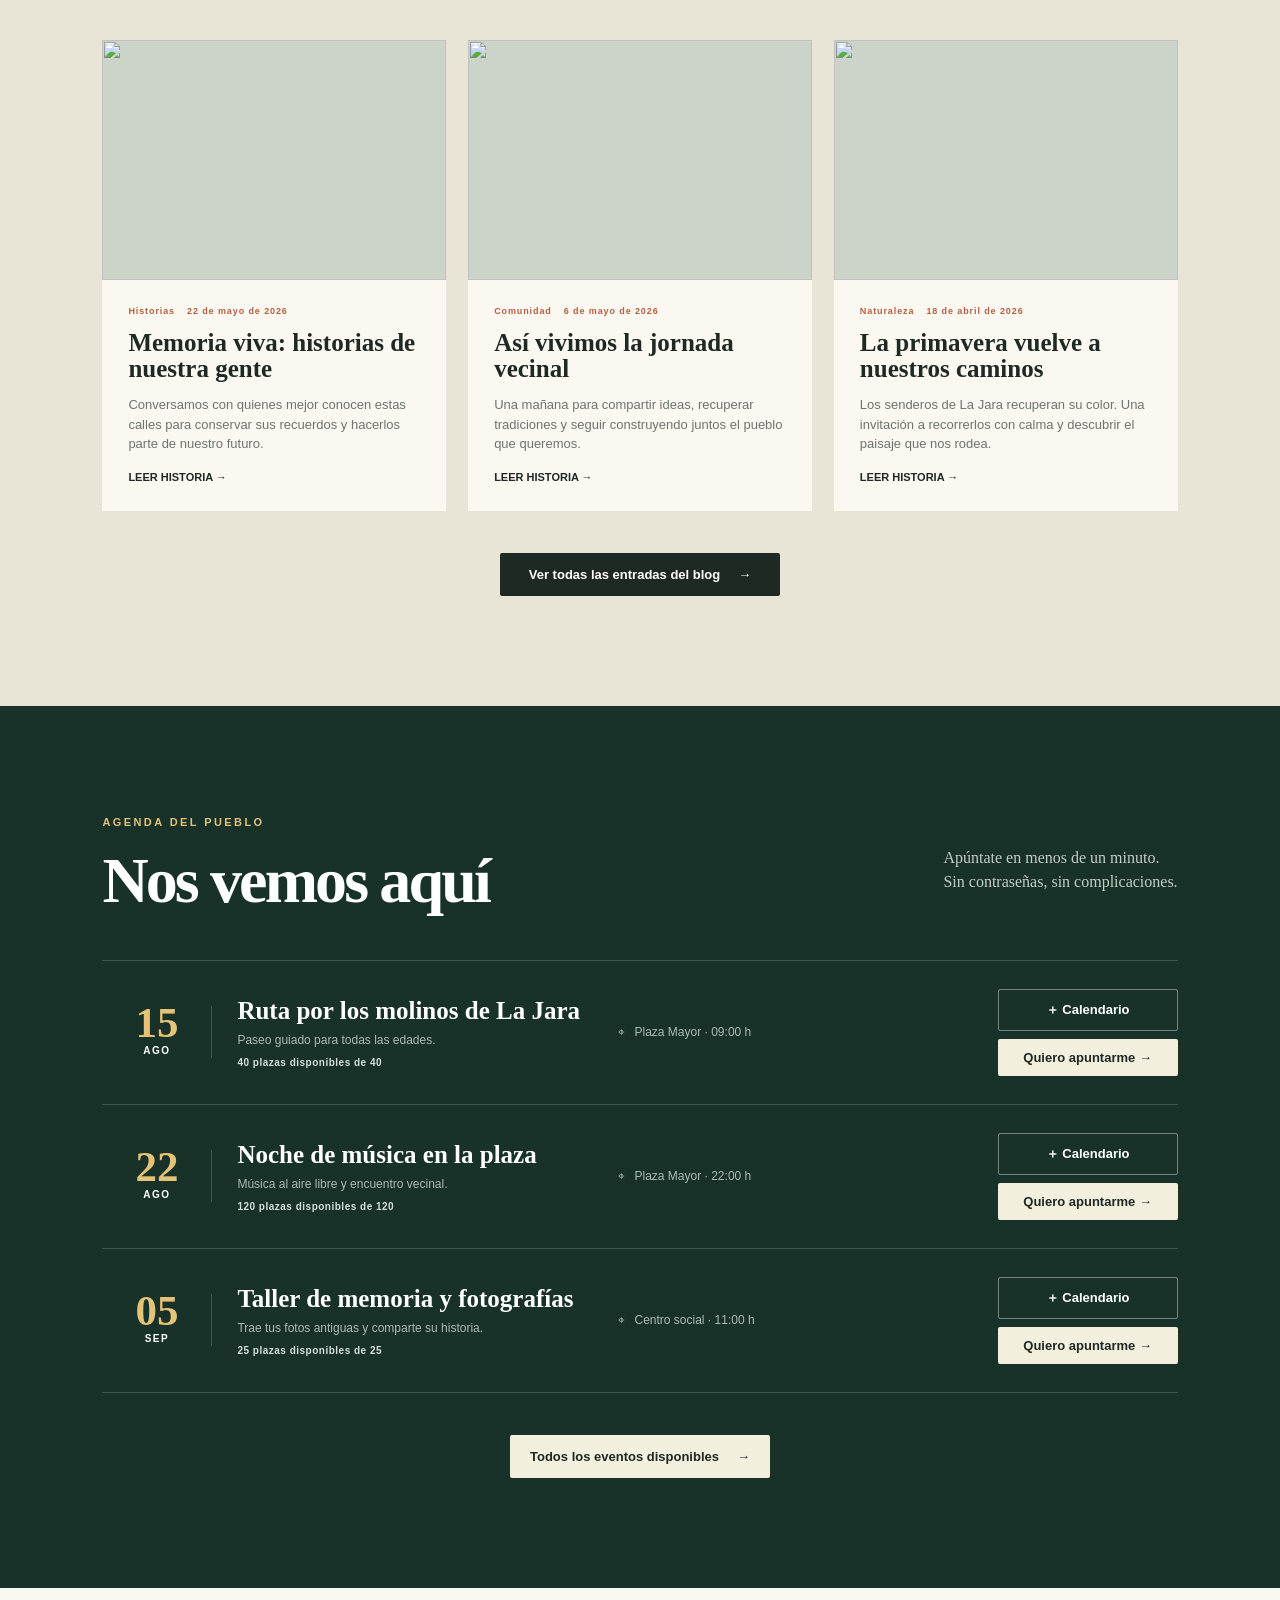
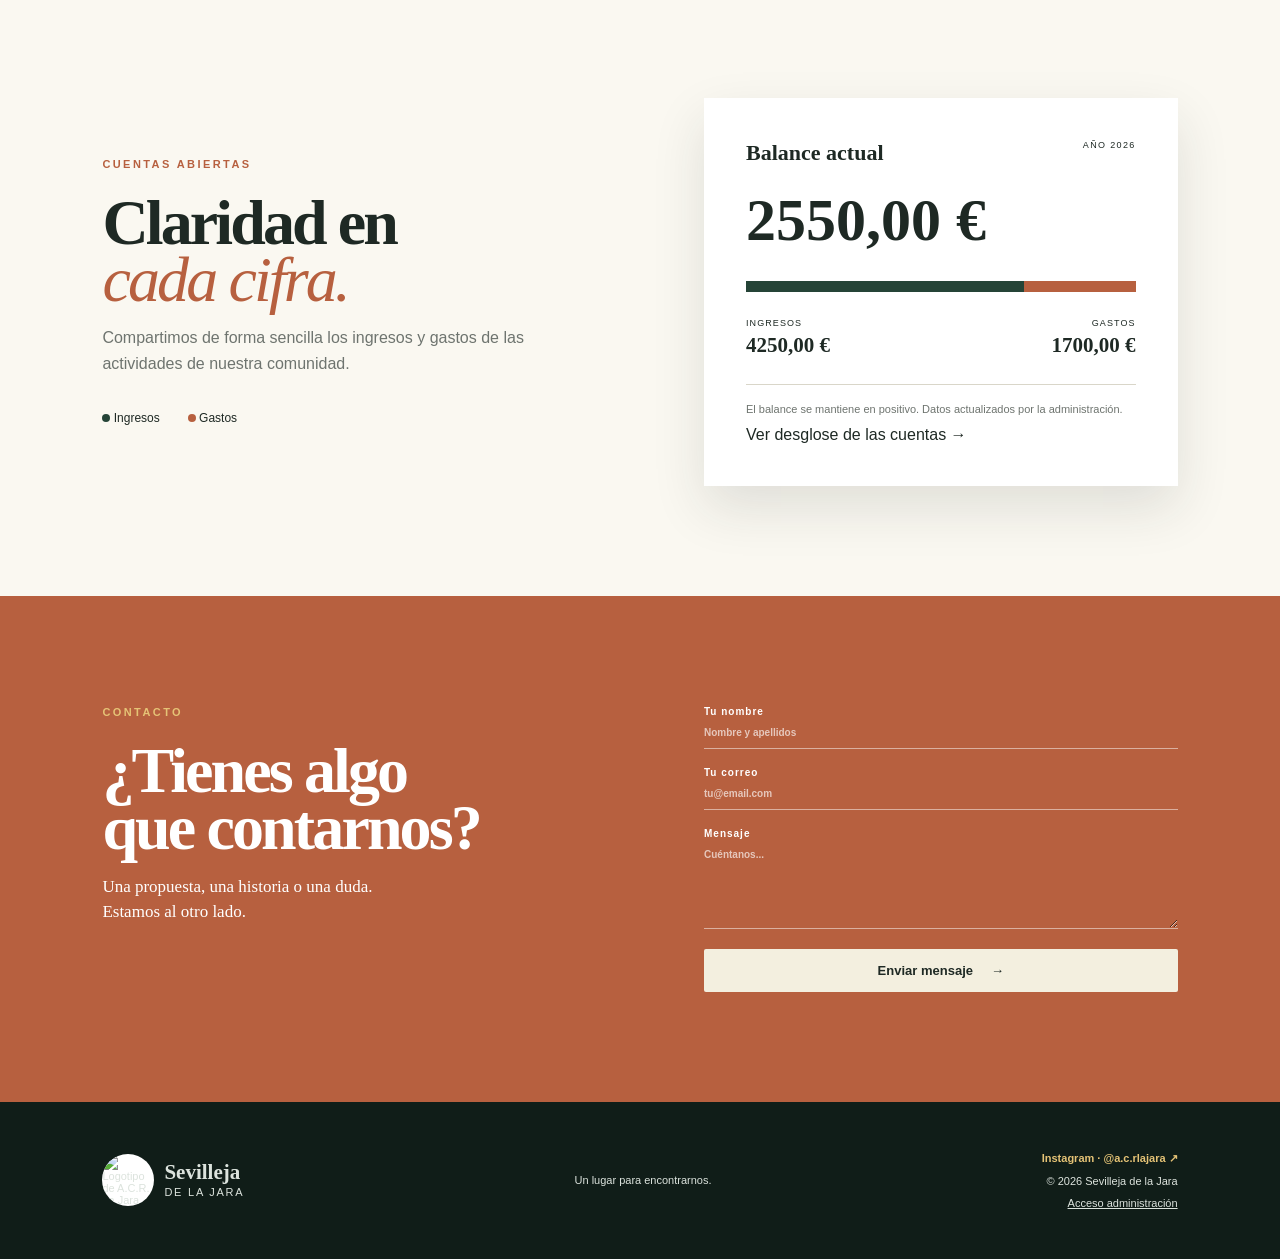
==== commit 05d5183a: "Conectar administración y datos con Supabase. Conectar administración y datos con Supabase." ====
--- a/index.html
+++ b/index.html
@@ -65,6 +65,7 @@
         <div class="bar"><i id="incomeBar"></i><i id="expenseBar"></i></div>
         <div class="balance-numbers"><span><small>INGRESOS</small><b id="totalIncome">0,00 €</b></span><span><small>GASTOS</small><b id="totalExpense">0,00 €</b></span></div>
         <p id="balanceMessage">Datos actualizados por la administración.</p>
+        <a class="balance-detail-link" href="balance.html">Ver desglose de las cuentas <span>→</span></a>
       </div>
     </section>
 
@@ -80,7 +81,7 @@
 
   <div class="modal" id="signupModal" aria-hidden="true"><div class="modal-backdrop" data-close></div><section class="modal-card"><button class="modal-close" data-close aria-label="Cerrar">×</button><span class="eyebrow">INSCRIPCIÓN</span><h3 id="signupTitle">Apúntate al evento</h3><p>Solo necesitamos tres datos. No tendrás que crear una cuenta.</p><form id="signupForm"><input type="hidden" name="eventId"><div class="form-grid"><label>Nombre<input name="firstName" required autocomplete="given-name"></label><label>Apellidos<input name="lastName" required autocomplete="family-name"></label></div><label>Fecha de nacimiento<input type="date" name="birthDate" required></label><label class="check"><input type="checkbox" required> <span>Acepto el uso de estos datos únicamente para gestionar mi participación en el evento.</span></label><button class="btn btn-dark full" type="submit">Confirmar inscripción</button></form></section></div>
 
-  <div class="modal" id="adminModal" aria-hidden="true"><div class="modal-backdrop" data-close></div><section class="modal-card login-card"><button class="modal-close" data-close aria-label="Cerrar">×</button><img class="login-logo" src="assets/logo-acr-la-jara.png" alt="Logotipo de A.C.R. La Jara"><span class="eyebrow">ÁREA PRIVADA</span><h3>Hola de nuevo</h3><p>Acceso exclusivo para administración.</p><form id="loginForm"><label>Usuario<input name="username" required autocomplete="username"></label><label>Contraseña<input type="password" name="password" required autocomplete="current-password"></label><p class="login-hint">Demo: admin / Sevilleja2026</p><button class="btn btn-dark full" type="submit">Entrar al panel</button></form></section></div>
+  <div class="modal" id="adminModal" aria-hidden="true"><div class="modal-backdrop" data-close></div><section class="modal-card login-card"><button class="modal-close" data-close aria-label="Cerrar">×</button><img class="login-logo" src="assets/logo-acr-la-jara.png" alt="Logotipo de A.C.R. La Jara"><span class="eyebrow">ÁREA PRIVADA</span><h3>Hola de nuevo</h3><p>Acceso exclusivo para administración.</p><form id="loginForm"><label>Correo electrónico<input type="email" name="email" required autocomplete="username"></label><label>Contraseña<input type="password" name="password" required autocomplete="current-password"></label><p class="login-hint" id="loginHint">Accede con el usuario administrador de Supabase.</p><button class="btn btn-dark full" type="submit">Entrar al panel</button></form></section></div>
 
   <div id="adminPanel" class="admin-panel" aria-hidden="true">
     <aside><a class="brand admin-brand" href="#"><img class="brand-logo" src="assets/logo-acr-la-jara.png" alt="Logotipo de A.C.R. La Jara"><span><strong>Sevilleja</strong><small>Administración</small></span></a><nav><button class="admin-tab active" data-tab="overview">⌂ Resumen</button><button class="admin-tab" data-tab="messages">✉ Buzón <span id="messageBadge" class="nav-badge"></span></button><button class="admin-tab" data-tab="posts">✎ Blog</button><button class="admin-tab" data-tab="events">◫ Eventos</button><button class="admin-tab" data-tab="attendees">♙ Inscripciones</button><button class="admin-tab" data-tab="accounts">◒ Balance</button></nav><button id="logoutBtn" class="logout">Cerrar sesión →</button></aside>
@@ -88,6 +89,9 @@
   </div>
 
   <div id="toast" class="toast" role="status"></div>
+  <script src="https://cdn.jsdelivr.net/npm/@supabase/supabase-js@2"></script>
+  <script src="supabase-config.js"></script>
+  <script src="supabase-client.js"></script>
   <script src="app.js"></script>
 </body>
 </html>
